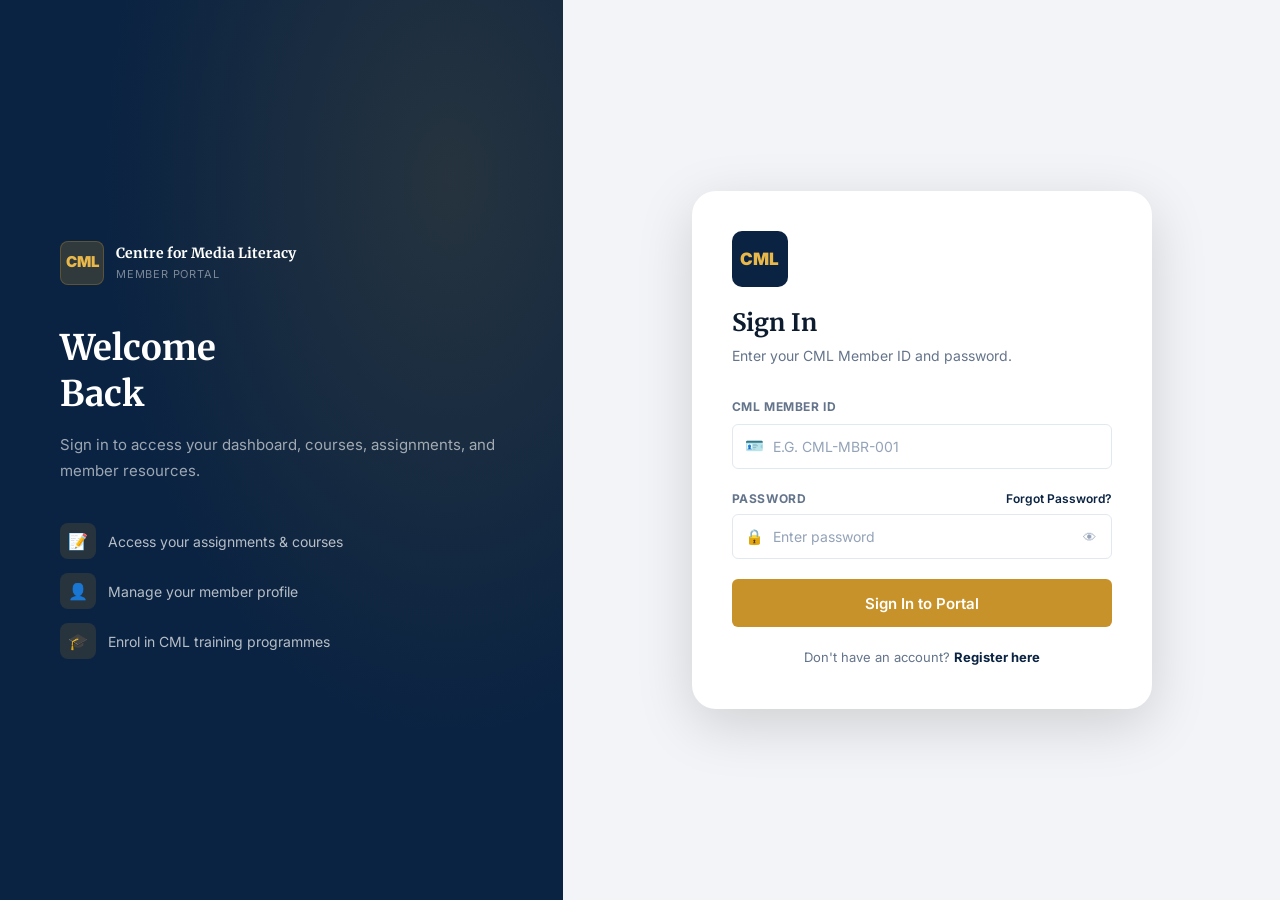
==== login.html @ 39feb933 "Complete website files restore to root" ====
<!DOCTYPE html>
<html lang="en">
<head>
  <meta charset="UTF-8">
  <meta name="viewport" content="width=device-width, initial-scale=1.0">
  <title>Sign In — Centre for Media Literacy</title>
  <link rel="stylesheet" href="css/style.css">
</head>
<body>
<div class="auth-wrap">
  <!-- Left -->
  <div class="auth-left">
    <div style="position:relative;z-index:1">
      <a href="index.html" style="display:inline-flex;align-items:center;gap:12px;text-decoration:none;margin-bottom:40px">
        <div style="width:44px;height:44px;background:rgba(200,146,42,0.2);border:1px solid rgba(200,146,42,0.3);border-radius:8px;display:flex;align-items:center;justify-content:center;color:var(--accent-light);font-weight:900;font-size:15px">CML</div>
        <div>
          <div style="color:white;font-weight:700;font-size:14px;font-family:'Merriweather',serif">Centre for Media Literacy</div>
          <div style="color:rgba(255,255,255,0.45);font-size:11px;text-transform:uppercase;letter-spacing:0.8px">Member Portal</div>
        </div>
      </a>
      <h2 style="color:white;font-size:2.2rem;margin-bottom:16px;font-family:'Merriweather',serif;line-height:1.3">Welcome<br>Back</h2>
      <p style="color:rgba(255,255,255,0.6);font-size:15px;line-height:1.7;margin-bottom:40px">Sign in to access your dashboard, courses, assignments, and member resources.</p>
      <div style="display:flex;flex-direction:column;gap:14px">
        <div style="display:flex;align-items:center;gap:12px">
          <div style="width:36px;height:36px;background:rgba(200,146,42,0.15);border-radius:8px;display:flex;align-items:center;justify-content:center;font-size:16px;flex-shrink:0">📝</div>
          <span style="color:rgba(255,255,255,0.7);font-size:14px">Access your assignments & courses</span>
        </div>
        <div style="display:flex;align-items:center;gap:12px">
          <div style="width:36px;height:36px;background:rgba(200,146,42,0.15);border-radius:8px;display:flex;align-items:center;justify-content:center;font-size:16px;flex-shrink:0">👤</div>
          <span style="color:rgba(255,255,255,0.7);font-size:14px">Manage your member profile</span>
        </div>
        <div style="display:flex;align-items:center;gap:12px">
          <div style="width:36px;height:36px;background:rgba(200,146,42,0.15);border-radius:8px;display:flex;align-items:center;justify-content:center;font-size:16px;flex-shrink:0">🎓</div>
          <span style="color:rgba(255,255,255,0.7);font-size:14px">Enrol in CML training programmes</span>
        </div>
      </div>
    </div>
  </div>

  <!-- Right -->
  <div class="auth-right">
    <div class="auth-card">
      <div class="auth-logo">CML</div>
      <h1 class="auth-title">Sign In</h1>
      <p class="auth-subtitle">Enter your CML Member ID and password.</p>

      <form id="login-form">
        <div class="form-group">
          <label class="form-label">CML Member ID</label>
          <div class="input-wrap">
            <span class="input-icon">🪪</span>
            <input type="text" id="login-id" class="form-input" placeholder="e.g. CML-MBR-001" required autocomplete="username" style="padding-left:40px;text-transform:uppercase">
          </div>
        </div>
        <div class="form-group">
          <div class="flex-between" style="margin-bottom:6px">
            <label class="form-label" style="margin-bottom:0">Password</label>
            <a href="forgot-password.html" style="font-size:12px;color:var(--primary);font-weight:600">Forgot Password?</a>
          </div>
          <div class="input-wrap">
            <span class="input-icon">🔒</span>
            <input type="password" id="login-pwd" class="form-input" placeholder="Enter password" required autocomplete="current-password" style="padding-left:40px">
            <button type="button" class="input-action" id="toggle-pwd">👁</button>
          </div>
        </div>

        <div id="login-error" style="display:none;background:#fef2f2;border:1px solid #fecaca;border-radius:8px;padding:10px 14px;font-size:13px;color:var(--red);margin-bottom:16px">
          ❌ Invalid Member ID or password. Please try again or <a href="forgot-password.html" style="color:var(--red);font-weight:700">Reset Password</a>.
        </div>

        <button type="submit" class="btn btn-primary btn-full" id="login-btn" style="height:48px;font-size:15px">
          Sign In to Portal
        </button>
      </form>

      <div class="auth-footer">
        Don't have an account? <a href="signup.html" style="font-weight:700;color:var(--primary)">Register here</a>
      </div>
    </div>
  </div>
</div>

<script src="js/data.js"></script>
<script src="js/app.js"></script>
<script>
  document.addEventListener('DOMContentLoaded', () => {
    if (DB.getCurrentUser()) { window.location.href = 'dashboard.html'; return; }

    document.getElementById('toggle-pwd').addEventListener('click', () => {
      const p = document.getElementById('login-pwd');
      p.type  = p.type === 'password' ? 'text' : 'password';
    });

    document.getElementById('login-id').addEventListener('input', function() {
      this.value = this.value.toUpperCase();
    });

    document.getElementById('login-form').addEventListener('submit', (e) => {
      e.preventDefault();
      const id  = document.getElementById('login-id').value.trim();
      const pwd = document.getElementById('login-pwd').value;
      const err = document.getElementById('login-error');
      const btn = document.getElementById('login-btn');

      btn.innerHTML = '<div class="spinner"></div> Signing in…';
      btn.disabled  = true;
      err.style.display = 'none';

      setTimeout(() => {
        const user = DB.login(id, pwd);
        if (user) {
          window.location.href = 'dashboard.html';
        } else {
          err.style.display = 'block';
          btn.innerHTML = 'Sign In to Portal';
          btn.disabled  = false;
        }
      }, 600);
    });
  });
</script>
</body>
</html>
---- css/style.css ----
/* ============================================================
   Centre for Media Literacy — Main Stylesheet v2.0
   Inspired by MRDI & SAJA — Professional Media Organisation
   Light editorial theme + dark accents
   ============================================================ */

@import url('https://fonts.googleapis.com/css2?family=Merriweather:ital,wght@0,300;0,400;0,700;0,900;1,300;1,400&family=Inter:wght@300;400;500;600;700;800&display=swap');

/* ── CSS Variables ── */
:root {
  /* Colours */
  --primary:       #0a2342;   /* deep navy */
  --primary-light: #1a3a5c;
  --accent:        #c8922a;   /* warm gold */
  --accent-light:  #e8b84b;
  --accent-hover:  #b07a1e;
  --red:           #c0392b;
  --green:         #1a7a4a;
  --teal:          #0e7490;
  --purple:        #6d28d9;

  /* Backgrounds */
  --bg-white:      #ffffff;
  --bg-light:      #f7f8fa;
  --bg-section:    #f2f4f7;
  --bg-dark:       #0a2342;
  --bg-darker:     #061628;

  /* Text */
  --text-dark:     #0d1b2e;
  --text-body:     #2c3e50;
  --text-muted:    #64748b;
  --text-light:    #94a3b8;
  --text-white:    #ffffff;
  --text-white-muted: rgba(255,255,255,0.7);

  /* Borders */
  --border:        #e2e8f0;
  --border-dark:   rgba(255,255,255,0.12);

  /* Shadows */
  --shadow-sm:     0 1px 3px rgba(0,0,0,0.08);
  --shadow:        0 4px 16px rgba(0,0,0,0.1);
  --shadow-md:     0 8px 32px rgba(0,0,0,0.12);
  --shadow-lg:     0 16px 56px rgba(0,0,0,0.15);

  /* Layout */
  --nav-height:    70px;
  --radius-sm:     6px;
  --radius:        10px;
  --radius-lg:     16px;
  --radius-xl:     24px;
  --max-width:     1180px;
  --transition:    0.25s cubic-bezier(0.4,0,0.2,1);
}

/* ── Reset ── */
*, *::before, *::after { box-sizing: border-box; margin: 0; padding: 0; }
html { scroll-behavior: smooth; font-size: 16px; }
body {
  font-family: 'Inter', sans-serif;
  background: var(--bg-white);
  color: var(--text-body);
  line-height: 1.65;
  overflow-x: hidden;
  -webkit-font-smoothing: antialiased;
}
a { color: var(--accent); text-decoration: none; transition: color var(--transition); }
a:hover { color: var(--accent-hover); }
img { max-width: 100%; display: block; }
ul { list-style: none; }
button { font-family: inherit; cursor: pointer; }

/* ── Typography ── */
h1,h2,h3,h4,h5,h6 {
  font-family: 'Merriweather', serif;
  color: var(--text-dark);
  line-height: 1.3;
  font-weight: 700;
}
h1 { font-size: clamp(2rem, 5vw, 3.2rem); }
h2 { font-size: clamp(1.6rem, 3vw, 2.4rem); }
h3 { font-size: clamp(1.2rem, 2vw, 1.6rem); }
h4 { font-size: 1.15rem; }
p  { color: var(--text-body); line-height: 1.75; }

.serif { font-family: 'Merriweather', serif; }

/* ── Layout ── */
.container      { max-width: var(--max-width); margin: 0 auto; padding: 0 24px; }
.section        { padding: 80px 0; }
.section-sm     { padding: 48px 0; }
.section-lg     { padding: 100px 0; }
.section-dark   { background: var(--bg-dark); color: var(--text-white); }
.section-dark h1,
.section-dark h2,
.section-dark h3,
.section-dark h4 { color: var(--text-white); }
.section-dark p   { color: var(--text-white-muted); }
.section-gray   { background: var(--bg-section); }

/* grids */
.grid-2 { display: grid; grid-template-columns: repeat(2,1fr); gap: 24px; }
.grid-3 { display: grid; grid-template-columns: repeat(3,1fr); gap: 24px; }
.grid-4 { display: grid; grid-template-columns: repeat(4,1fr); gap: 20px; }

/* flex helpers */
.flex         { display: flex; }
.flex-center  { display: flex; align-items: center; justify-content: center; }
.flex-between { display: flex; align-items: center; justify-content: space-between; }
.flex-col     { flex-direction: column; }
.flex-wrap    { flex-wrap: wrap; }
.items-center { align-items: center; }
.gap-8  { gap: 8px; }
.gap-12 { gap: 12px; }
.gap-16 { gap: 16px; }
.gap-24 { gap: 24px; }
.gap-32 { gap: 32px; }

/* spacing */
.mt-8  { margin-top: 8px; }  .mt-12 { margin-top: 12px; }
.mt-16 { margin-top: 16px; } .mt-20 { margin-top: 20px; }
.mt-24 { margin-top: 24px; } .mt-32 { margin-top: 32px; }
.mb-8  { margin-bottom: 8px; }  .mb-12 { margin-bottom: 12px; }
.mb-16 { margin-bottom: 16px; } .mb-24 { margin-bottom: 24px; }
.mb-32 { margin-bottom: 32px; }

/* text */
.text-center  { text-align: center; }
.text-right   { text-align: right; }
.text-white   { color: var(--text-white) !important; }
.text-muted   { color: var(--text-muted) !important; }
.text-accent  { color: var(--accent) !important; }
.text-primary { color: var(--primary) !important; }
.text-dark    { color: var(--text-dark) !important; }
.font-mono    { font-family: monospace; }
.font-bold    { font-weight: 700; }
.w-full       { width: 100%; }
.hidden       { display: none !important; }


/* ── TOP BAR ── */
.topbar {
  background: var(--primary);
  color: rgba(255,255,255,0.7);
  font-size: 12px;
  padding: 6px 0;
  letter-spacing: 0.3px;
}
.topbar-inner {
  display: flex;
  align-items: center;
  justify-content: space-between;
  gap: 12px;
}
.topbar-left { display: flex; align-items: center; gap: 20px; }
.topbar-right { display: flex; align-items: center; gap: 16px; }
.topbar a { color: rgba(255,255,255,0.75); transition: color var(--transition); }
.topbar a:hover { color: var(--accent-light); }

/* ── NAVBAR ── */
.navbar {
  background: var(--bg-white);
  border-bottom: 1px solid var(--border);
  position: sticky;
  top: 0;
  z-index: 1000;
  box-shadow: var(--shadow-sm);
}

.nav-inner {
  display: flex;
  align-items: center;
  justify-content: space-between;
  height: var(--nav-height);
  gap: 24px;
}

.nav-brand {
  display: flex;
  align-items: center;
  gap: 14px;
  text-decoration: none;
  flex-shrink: 0;
}

.nav-logo-box {
  width: 46px;
  height: 46px;
  background: var(--primary);
  border-radius: var(--radius-sm);
  display: flex;
  align-items: center;
  justify-content: center;
  color: var(--accent-light);
  font-weight: 900;
  font-size: 15px;
  letter-spacing: -0.5px;
  flex-shrink: 0;
}

.nav-brand-text { line-height: 1.2; }
.nav-brand-name {
  font-family: 'Merriweather', serif;
  font-size: 14px;
  font-weight: 700;
  color: var(--text-dark);
  display: block;
}
.nav-brand-tagline {
  font-size: 10px;
  color: var(--text-muted);
  text-transform: uppercase;
  letter-spacing: 0.8px;
  display: block;
}

.nav-menu {
  display: flex;
  align-items: center;
  gap: 0;
  flex: 1;
  justify-content: center;
}

.nav-item { position: relative; }

.nav-link {
  display: flex;
  align-items: center;
  gap: 4px;
  padding: 10px 14px;
  color: var(--text-body);
  font-size: 13.5px;
  font-weight: 600;
  text-decoration: none;
  transition: color var(--transition);
  border-radius: var(--radius-sm);
  white-space: nowrap;
}

.nav-link:hover, .nav-link.active {
  color: var(--primary);
}

.nav-link.active::after {
  content: '';
  position: absolute;
  bottom: -1px;
  left: 14px; right: 14px;
  height: 2px;
  background: var(--accent);
  border-radius: 2px 2px 0 0;
}

/* Dropdown */
.nav-dropdown { position: relative; }
.nav-dropdown-menu {
  display: none;
  position: absolute;
  top: calc(100% + 4px);
  left: 0;
  min-width: 220px;
  background: var(--bg-white);
  border: 1px solid var(--border);
  border-radius: var(--radius);
  box-shadow: var(--shadow-md);
  padding: 8px;
  z-index: 100;
}
.nav-dropdown:hover .nav-dropdown-menu,
.nav-dropdown:focus-within .nav-dropdown-menu { display: block; }
.nav-dropdown-link {
  display: block;
  padding: 9px 14px;
  color: var(--text-body);
  font-size: 13px;
  font-weight: 500;
  border-radius: var(--radius-sm);
  transition: background var(--transition);
}
.nav-dropdown-link:hover { background: var(--bg-section); color: var(--primary); }

.nav-actions {
  display: flex;
  align-items: center;
  gap: 10px;
  flex-shrink: 0;
}

/* User chip in nav */
.nav-user-chip {
  display: flex;
  align-items: center;
  gap: 8px;
  padding: 5px 12px 5px 5px;
  border: 1px solid var(--border);
  border-radius: 50px;
  text-decoration: none;
  transition: all var(--transition);
}
.nav-user-chip:hover { border-color: var(--accent); box-shadow: 0 0 0 3px rgba(200,146,42,0.08); }
.nav-avatar {
  width: 30px; height: 30px;
  border-radius: 50%;
  background: var(--primary);
  display: flex; align-items: center; justify-content: center;
  color: var(--accent-light);
  font-size: 11px; font-weight: 700;
  overflow: hidden; flex-shrink: 0;
}
.nav-avatar img { width: 100%; height: 100%; object-fit: cover; }
.nav-user-name { font-size: 13px; font-weight: 600; color: var(--text-dark); max-width: 110px; overflow: hidden; text-overflow: ellipsis; white-space: nowrap; }

/* Mobile hamburger */
.nav-mobile-toggle {
  display: none;
  background: none;
  border: 1px solid var(--border);
  border-radius: var(--radius-sm);
  padding: 8px;
  color: var(--text-body);
  font-size: 18px;
  cursor: pointer;
}

/* Page offset */
.page-content { padding-top: 0; min-height: 100vh; }


/* ── BUTTONS ── */
.btn {
  display: inline-flex;
  align-items: center;
  justify-content: center;
  gap: 8px;
  padding: 10px 22px;
  border-radius: var(--radius-sm);
  font-size: 13.5px;
  font-weight: 600;
  font-family: 'Inter', sans-serif;
  cursor: pointer;
  transition: all var(--transition);
  border: none;
  text-decoration: none;
  white-space: nowrap;
}
.btn:disabled { opacity: 0.6; pointer-events: none; }

.btn-primary   { background: var(--accent); color: white; }
.btn-primary:hover { background: var(--accent-hover); color: white; box-shadow: 0 4px 16px rgba(200,146,42,0.35); transform: translateY(-1px); }

.btn-dark      { background: var(--primary); color: white; }
.btn-dark:hover{ background: var(--primary-light); color: white; transform: translateY(-1px); }

.btn-outline   { background: transparent; border: 2px solid var(--primary); color: var(--primary); }
.btn-outline:hover { background: var(--primary); color: white; }

.btn-outline-white { background: transparent; border: 2px solid rgba(255,255,255,0.5); color: white; }
.btn-outline-white:hover { background: rgba(255,255,255,0.12); border-color: white; color: white; }

.btn-ghost     { background: transparent; border: 1px solid var(--border); color: var(--text-body); }
.btn-ghost:hover { border-color: var(--primary); color: var(--primary); background: var(--bg-section); }

.btn-danger    { background: var(--red); color: white; }
.btn-danger:hover { opacity: 0.88; transform: translateY(-1px); color: white; }

.btn-success   { background: var(--green); color: white; }
.btn-success:hover { opacity: 0.88; transform: translateY(-1px); color: white; }

.btn-sm { padding: 6px 16px; font-size: 12px; }
.btn-lg { padding: 14px 32px; font-size: 15px; }
.btn-xl { padding: 18px 40px; font-size: 16px; border-radius: var(--radius); }
.btn-full { width: 100%; }
.btn-icon { width: 36px; height: 36px; padding: 0; border-radius: var(--radius-sm); }

/* ── CARDS ── */
.card {
  background: var(--bg-white);
  border: 1px solid var(--border);
  border-radius: var(--radius);
  transition: all var(--transition);
  overflow: hidden;
}
.card:hover { box-shadow: var(--shadow-md); transform: translateY(-2px); }
.card-body { padding: 24px; }
.card-flat { border: none; border-radius: 0; }
.card-flat:hover { transform: none; box-shadow: none; }

/* ── FORMS ── */
.form-group { margin-bottom: 20px; }
.form-label {
  display: block;
  font-size: 12px;
  font-weight: 700;
  color: var(--text-muted);
  text-transform: uppercase;
  letter-spacing: 0.6px;
  margin-bottom: 7px;
}
.form-input, .form-select, .form-textarea {
  width: 100%;
  padding: 11px 15px;
  border: 1.5px solid var(--border);
  border-radius: var(--radius-sm);
  font-size: 14px;
  font-family: 'Inter', sans-serif;
  color: var(--text-dark);
  background: var(--bg-white);
  transition: all var(--transition);
  outline: none;
  line-height: 1.5;
}
.form-input::placeholder, .form-textarea::placeholder { color: var(--text-light); }
.form-input:focus, .form-select:focus, .form-textarea:focus {
  border-color: var(--accent);
  box-shadow: 0 0 0 3px rgba(200,146,42,0.12);
}
.form-textarea { resize: vertical; min-height: 100px; }
.form-hint  { font-size: 12px; color: var(--text-muted); margin-top: 5px; }
.form-error { font-size: 12px; color: var(--red); margin-top: 5px; display: none; }
.form-error.show { display: block; }

.input-wrap { position: relative; }
.input-icon { position: absolute; left: 13px; top: 50%; transform: translateY(-50%); color: var(--text-light); font-size: 15px; pointer-events: none; }
.input-icon + .form-input { padding-left: 40px; }
.input-action { position: absolute; right: 12px; top: 50%; transform: translateY(-50%); background: none; border: none; color: var(--text-light); cursor: pointer; padding: 4px; transition: color var(--transition); }
.input-action:hover { color: var(--accent); }

/* ── BADGES ── */
.badge {
  display: inline-flex;
  align-items: center;
  gap: 4px;
  padding: 3px 10px;
  border-radius: 50px;
  font-size: 11px;
  font-weight: 700;
  text-transform: uppercase;
  letter-spacing: 0.4px;
}
.badge-primary  { background: rgba(10,35,66,0.1); color: var(--primary); }
.badge-accent   { background: rgba(200,146,42,0.12); color: #8a5e0a; }
.badge-director { background: rgba(200,146,42,0.12); color: #7a4f08; border: 1px solid rgba(200,146,42,0.3); }
.badge-admin    { background: rgba(10,35,66,0.1); color: var(--primary); border: 1px solid rgba(10,35,66,0.2); }
.badge-advisor  { background: rgba(14,116,144,0.1); color: var(--teal); border: 1px solid rgba(14,116,144,0.2); }
.badge-member   { background: var(--bg-section); color: var(--text-muted); border: 1px solid var(--border); }
.badge-success  { background: rgba(26,122,74,0.1); color: var(--green); border: 1px solid rgba(26,122,74,0.2); }
.badge-danger   { background: rgba(192,57,43,0.1); color: var(--red); border: 1px solid rgba(192,57,43,0.2); }
.badge-warning  { background: rgba(234,179,8,0.1); color: #92670d; border: 1px solid rgba(234,179,8,0.25); }
.badge-new      { background: var(--red); color: white; font-size: 10px; }
.badge-open     { background: rgba(26,122,74,0.12); color: var(--green); border: 1px solid rgba(26,122,74,0.2); }
.badge-closed   { background: var(--bg-section); color: var(--text-muted); border: 1px solid var(--border); }

/* ── TABLE ── */
.table-wrapper { overflow-x: auto; border: 1px solid var(--border); border-radius: var(--radius); }
.table { width: 100%; border-collapse: collapse; font-size: 14px; }
.table th {
  padding: 12px 16px;
  text-align: left;
  font-size: 11px;
  font-weight: 700;
  text-transform: uppercase;
  letter-spacing: 0.8px;
  color: var(--text-muted);
  background: var(--bg-section);
  border-bottom: 1px solid var(--border);
}
.table td {
  padding: 14px 16px;
  color: var(--text-body);
  border-bottom: 1px solid var(--bg-section);
  vertical-align: middle;
}
.table tr:last-child td { border-bottom: none; }
.table tbody tr:hover { background: var(--bg-light); }
.table td strong { color: var(--text-dark); }

/* ── MODAL ── */
.modal-overlay {
  position: fixed; inset: 0;
  background: rgba(10,35,66,0.55);
  backdrop-filter: blur(4px);
  z-index: 2000;
  display: flex; align-items: center; justify-content: center;
  padding: 20px;
  opacity: 0; pointer-events: none;
  transition: opacity var(--transition);
}
.modal-overlay.open { opacity: 1; pointer-events: all; }
.modal {
  background: var(--bg-white);
  border-radius: var(--radius-lg);
  width: 100%;
  max-width: 540px;
  max-height: 92vh;
  overflow-y: auto;
  padding: 32px;
  transform: scale(0.96) translateY(12px);
  transition: transform var(--transition);
  box-shadow: var(--shadow-lg);
  position: relative;
}
.modal-overlay.open .modal { transform: scale(1) translateY(0); }
.modal-close {
  position: absolute; top: 16px; right: 16px;
  width: 32px; height: 32px;
  border-radius: 50%;
  background: var(--bg-section); border: none;
  font-size: 18px; cursor: pointer;
  display: flex; align-items: center; justify-content: center;
  color: var(--text-muted); transition: all var(--transition);
}
.modal-close:hover { background: #fee2e2; color: var(--red); }
.modal-title { font-size: 20px; font-weight: 700; margin-bottom: 20px; padding-right: 40px; }

/* ── TOAST ── */
.toast-container {
  position: fixed; bottom: 24px; right: 24px;
  z-index: 9999;
  display: flex; flex-direction: column; gap: 10px;
}
.toast {
  display: flex; align-items: center; gap: 12px;
  padding: 13px 18px;
  border-radius: var(--radius);
  font-size: 14px; font-weight: 500;
  min-width: 280px; max-width: 380px;
  box-shadow: var(--shadow-md);
  transform: translateX(120%);
  transition: transform 0.35s cubic-bezier(0.4,0,0.2,1);
  background: var(--bg-white);
  border-left: 4px solid;
}
.toast.show { transform: translateX(0); }
.toast-success { border-left-color: var(--green); }
.toast-error   { border-left-color: var(--red); }
.toast-info    { border-left-color: var(--primary); }
.toast-warning { border-left-color: var(--accent); }
.toast-icon { font-size: 16px; }
.toast-msg  { color: var(--text-dark); flex: 1; }

/* ── SIDEBAR / DASHBOARD LAYOUT ── */
.dash-wrap   { display: flex; min-height: 100vh; }
.sidebar {
  width: 250px;
  background: var(--primary);
  position: fixed; top: 0; left: 0; bottom: 0;
  z-index: 500;
  overflow-y: auto;
  display: flex; flex-direction: column;
}
.sidebar-brand {
  padding: 20px 20px 12px;
  border-bottom: 1px solid rgba(255,255,255,0.08);
  display: flex; align-items: center; gap: 10px;
  text-decoration: none;
}
.sidebar-logo {
  width: 40px; height: 40px;
  background: rgba(255,255,255,0.1);
  border: 1px solid rgba(255,255,255,0.15);
  border-radius: var(--radius-sm);
  display: flex; align-items: center; justify-content: center;
  color: var(--accent-light); font-weight: 900; font-size: 13px;
}
.sidebar-brand-name  { font-size: 12px; font-weight: 700; color: white; line-height: 1.3; }
.sidebar-brand-sub   { font-size: 10px; color: rgba(255,255,255,0.45); }

.sidebar-nav { padding: 16px 12px; flex: 1; }
.sidebar-section-label {
  font-size: 9px; font-weight: 800; text-transform: uppercase;
  letter-spacing: 1.5px; color: rgba(255,255,255,0.3);
  padding: 12px 8px 6px; margin-top: 8px;
}
.sidebar-link {
  display: flex; align-items: center; gap: 11px;
  padding: 10px 12px;
  border-radius: var(--radius-sm);
  color: rgba(255,255,255,0.65);
  font-size: 13.5px; font-weight: 500;
  text-decoration: none; cursor: pointer;
  transition: all var(--transition);
  margin-bottom: 2px;
  border: none; background: none; width: 100%; text-align: left;
}
.sidebar-link:hover {
  background: rgba(255,255,255,0.08);
  color: rgba(255,255,255,0.9);
}
.sidebar-link.active {
  background: rgba(200,146,42,0.2);
  color: var(--accent-light);
  font-weight: 600;
}
.sidebar-link.active .sidebar-icon { color: var(--accent-light); }
.sidebar-icon { font-size: 15px; width: 18px; text-align: center; flex-shrink: 0; }

.sidebar-footer {
  padding: 12px;
  border-top: 1px solid rgba(255,255,255,0.08);
}

.dash-main {
  margin-left: 250px;
  flex: 1;
  background: var(--bg-light);
  min-height: 100vh;
}

.dash-topbar {
  background: var(--bg-white);
  border-bottom: 1px solid var(--border);
  padding: 0 32px;
  height: 62px;
  display: flex; align-items: center; justify-content: space-between;
  position: sticky; top: 0; z-index: 100;
  box-shadow: var(--shadow-sm);
}

.dash-content { padding: 28px 32px; }

/* Page header */
.page-header {
  margin-bottom: 28px;
  padding-bottom: 20px;
  border-bottom: 1px solid var(--border);
  display: flex; align-items: flex-start; justify-content: space-between; gap: 16px; flex-wrap: wrap;
}
.page-header-left {}
.page-header-eyebrow { font-size: 11px; font-weight: 700; text-transform: uppercase; letter-spacing: 1.2px; color: var(--accent); margin-bottom: 4px; }
.page-header-title { font-size: 24px; font-weight: 700; margin-bottom: 4px; }
.page-header-desc  { font-size: 14px; color: var(--text-muted); }

/* ── STAT CARDS ── */
.stat-card {
  background: var(--bg-white);
  border: 1px solid var(--border);
  border-radius: var(--radius);
  padding: 22px;
  display: flex; align-items: center; gap: 16px;
  transition: all var(--transition);
}
.stat-card:hover { box-shadow: var(--shadow); transform: translateY(-1px); }
.stat-icon {
  width: 48px; height: 48px;
  border-radius: var(--radius);
  display: flex; align-items: center; justify-content: center;
  font-size: 20px; flex-shrink: 0;
}
.stat-icon-primary { background: rgba(10,35,66,0.08); }
.stat-icon-accent  { background: rgba(200,146,42,0.1); }
.stat-icon-green   { background: rgba(26,122,74,0.1); }
.stat-icon-teal    { background: rgba(14,116,144,0.1); }
.stat-num   { font-size: 28px; font-weight: 800; color: var(--text-dark); line-height: 1; }
.stat-label { font-size: 12px; color: var(--text-muted); text-transform: uppercase; letter-spacing: 0.4px; margin-top: 4px; }

/* ── SECTION HEADERS ── */
.section-header { margin-bottom: 48px; }
.section-eyebrow {
  display: block;
  font-size: 11px; font-weight: 700;
  text-transform: uppercase; letter-spacing: 2px;
  color: var(--accent); margin-bottom: 10px;
}
.section-title { margin-bottom: 14px; }
.section-desc { font-size: 16px; color: var(--text-muted); max-width: 580px; line-height: 1.7; }
.section-header.center .section-desc { margin: 0 auto; }
.divider-line {
  width: 48px; height: 3px;
  background: var(--accent);
  border-radius: 2px;
  margin-top: 16px;
}
.section-header.center .divider-line { margin-left: auto; margin-right: auto; }

/* ── HERO (Public home) ── */
.hero {
  background: var(--primary);
  position: relative;
  overflow: hidden;
  padding: 90px 0 80px;
}
.hero-pattern {
  position: absolute; inset: 0;
  background-image:
    radial-gradient(circle at 70% 40%, rgba(200,146,42,0.12) 0%, transparent 50%),
    radial-gradient(circle at 10% 80%, rgba(255,255,255,0.04) 0%, transparent 40%);
}
.hero-grid-lines {
  position: absolute; inset: 0;
  background-image: linear-gradient(rgba(255,255,255,0.03) 1px, transparent 1px),
    linear-gradient(90deg, rgba(255,255,255,0.03) 1px, transparent 1px);
  background-size: 60px 60px;
}
.hero-content   { position: relative; z-index: 1; max-width: 620px; }
.hero-eyebrow {
  display: inline-flex; align-items: center; gap: 8px;
  padding: 5px 14px;
  background: rgba(200,146,42,0.15);
  border: 1px solid rgba(200,146,42,0.3);
  border-radius: 50px;
  font-size: 11px; font-weight: 700;
  color: var(--accent-light); text-transform: uppercase; letter-spacing: 1px;
  margin-bottom: 22px;
}
.hero-title {
  font-family: 'Merriweather', serif;
  font-size: clamp(2.2rem, 4vw, 3.4rem);
  color: white; line-height: 1.2; margin-bottom: 20px;
}
.hero-title .accent { color: var(--accent-light); }
.hero-desc { font-size: 17px; color: rgba(255,255,255,0.72); line-height: 1.75; margin-bottom: 36px; }
.hero-actions { display: flex; gap: 14px; flex-wrap: wrap; }
.hero-stats { display: flex; gap: 36px; margin-top: 52px; flex-wrap: wrap; }
.hero-stat-num { font-size: 2.2rem; font-weight: 900; color: var(--accent-light); line-height: 1; }
.hero-stat-label { font-size: 11px; color: rgba(255,255,255,0.5); text-transform: uppercase; letter-spacing: 0.5px; margin-top: 4px; }

/* ── NEWS / ARTICLE CARDS ── */
.article-card { border-radius: var(--radius); overflow: hidden; border: 1px solid var(--border); background: var(--bg-white); }
.article-card:hover { box-shadow: var(--shadow-md); transform: translateY(-3px); }
.article-img {
  width: 100%; height: 200px;
  background: var(--bg-section);
  display: flex; align-items: center; justify-content: center;
  font-size: 48px; overflow: hidden;
}
.article-img img { width: 100%; height: 100%; object-fit: cover; }
.article-body { padding: 20px; }
.article-tag { font-size: 10px; font-weight: 800; text-transform: uppercase; letter-spacing: 1px; color: var(--accent); margin-bottom: 8px; }
.article-title { font-family: 'Merriweather', serif; font-size: 15px; font-weight: 700; color: var(--text-dark); line-height: 1.45; margin-bottom: 10px; }
.article-title:hover { color: var(--accent); }
.article-meta { font-size: 12px; color: var(--text-light); }

/* ── COURSE CARDS ── */
.course-card {
  border: 1px solid var(--border);
  border-radius: var(--radius-lg);
  overflow: hidden;
  background: var(--bg-white);
  transition: all var(--transition);
}
.course-card:hover { box-shadow: var(--shadow-lg); transform: translateY(-4px); }

.course-thumb {
  height: 210px;
  background: linear-gradient(135deg, var(--primary) 0%, #1a4a7a 100%);
  position: relative;
  display: flex; align-items: center; justify-content: center;
  overflow: hidden;
}
.course-thumb-emoji { font-size: 64px; opacity: 0.85; }
.course-thumb-badge {
  position: absolute; top: 14px; left: 14px;
}
.course-thumb-status {
  position: absolute; top: 14px; right: 14px;
}

.course-body { padding: 22px; }
.course-tag { font-size: 10px; font-weight: 800; text-transform: uppercase; letter-spacing: 1px; color: var(--accent); margin-bottom: 10px; display: block; }
.course-title { font-family: 'Merriweather', serif; font-size: 17px; font-weight: 700; color: var(--text-dark); line-height: 1.4; margin-bottom: 10px; }
.course-desc  { font-size: 13.5px; color: var(--text-muted); line-height: 1.6; margin-bottom: 16px; }

.course-meta {
  display: flex; gap: 16px; flex-wrap: wrap;
  font-size: 12px; color: var(--text-light);
  margin-bottom: 18px;
  padding-bottom: 18px;
  border-bottom: 1px solid var(--border);
}
.course-meta-item { display: flex; align-items: center; gap: 5px; }

.course-footer { display: flex; align-items: center; justify-content: space-between; gap: 12px; }
.course-instructor { display: flex; align-items: center; gap: 8px; }
.course-inst-name  { font-size: 12px; font-weight: 600; color: var(--text-dark); }
.course-inst-title { font-size: 11px; color: var(--text-muted); }

/* Course detail page */
.course-hero {
  background: var(--primary);
  padding: 56px 0 48px;
  position: relative;
}
.course-hero::before {
  content: '';
  position: absolute; inset: 0;
  background: radial-gradient(ellipse at 80% 50%, rgba(200,146,42,0.12) 0%, transparent 60%);
}
.course-hero-content { position: relative; z-index: 1; }
.course-hero-breadcrumb {
  display: flex; align-items: center; gap: 6px;
  font-size: 12px; color: rgba(255,255,255,0.5); margin-bottom: 18px;
}
.course-hero-breadcrumb a { color: rgba(255,255,255,0.65); }
.course-hero-breadcrumb a:hover { color: var(--accent-light); }

.course-sidebar-card {
  background: var(--bg-white);
  border: 1px solid var(--border);
  border-radius: var(--radius-lg);
  padding: 28px;
  box-shadow: var(--shadow);
}
.course-price { font-size: 28px; font-weight: 900; color: var(--green); margin-bottom: 16px; }
.course-price span { font-size: 14px; font-weight: 400; color: var(--text-muted); }

/* Enroll section */
.enroll-deadline-bar {
  background: rgba(200,146,42,0.08);
  border: 1px solid rgba(200,146,42,0.2);
  border-radius: var(--radius-sm);
  padding: 12px 16px;
  font-size: 13px;
  color: #7a4f08;
  margin-bottom: 16px;
  display: flex; align-items: center; gap: 8px;
}
.countdown-box {
  display: flex; gap: 12px; justify-content: center; margin: 16px 0;
}
.countdown-unit {
  text-align: center;
  background: var(--primary);
  color: white;
  border-radius: var(--radius-sm);
  padding: 10px 14px;
  min-width: 60px;
}
.countdown-num   { font-size: 26px; font-weight: 900; line-height: 1; }
.countdown-label { font-size: 9px; text-transform: uppercase; letter-spacing: 0.8px; opacity: 0.6; margin-top: 4px; }

/* ── PROFILE ── */
.profile-card {
  background: var(--bg-white);
  border: 1px solid var(--border);
  border-radius: var(--radius-lg);
  padding: 32px;
  display: flex; gap: 28px; align-items: flex-start;
  margin-bottom: 24px;
}
.profile-photo-wrap { position: relative; flex-shrink: 0; }
.profile-photo {
  width: 100px; height: 100px;
  border-radius: 50%;
  background: var(--primary);
  display: flex; align-items: center; justify-content: center;
  font-size: 30px; font-weight: 700; color: var(--accent-light);
  overflow: hidden;
  border: 3px solid var(--border);
}
.profile-photo img { width: 100%; height: 100%; object-fit: cover; }
.photo-edit-btn {
  position: absolute; bottom: 3px; right: 3px;
  width: 28px; height: 28px;
  background: var(--accent);
  border-radius: 50%; border: 2px solid white;
  display: flex; align-items: center; justify-content: center;
  font-size: 11px; cursor: pointer; color: white;
  transition: transform var(--transition);
}
.photo-edit-btn:hover { transform: scale(1.1); }

.profile-name  { font-size: 22px; font-weight: 700; margin-bottom: 3px; }
.profile-title { color: var(--accent); font-weight: 600; font-size: 14px; margin-bottom: 12px; }
.profile-id    {
  display: inline-flex; align-items: center; gap: 6px;
  padding: 4px 12px;
  background: var(--bg-section);
  border: 1px solid var(--border);
  border-radius: 50px;
  font-size: 12px; font-family: monospace; font-weight: 600;
  color: var(--text-muted);
}

/* Info rows */
.info-row {
  display: grid; grid-template-columns: 150px 1fr;
  padding: 13px 0;
  border-bottom: 1px solid var(--border);
  gap: 8px; align-items: start;
}
.info-row:last-child { border-bottom: none; }
.info-label { font-size: 12px; font-weight: 700; color: var(--text-muted); text-transform: uppercase; letter-spacing: 0.5px; padding-top: 2px; }
.info-value { font-size: 14px; color: var(--text-dark); }
.info-value.empty { color: var(--text-light); font-style: italic; }

/* ── PROGRESS BAR ── */
.progress { width: 100%; height: 6px; background: var(--border); border-radius: 3px; overflow: hidden; }
.progress-fill { height: 100%; background: linear-gradient(90deg, var(--accent), var(--accent-light)); border-radius: 3px; transition: width 0.5s ease; }

/* ── TABS ── */
.tabs { display: flex; gap: 0; border-bottom: 1px solid var(--border); margin-bottom: 24px; }
.tab-btn {
  padding: 10px 18px;
  background: none; border: none; border-bottom: 2px solid transparent;
  font-size: 13.5px; font-weight: 600; color: var(--text-muted);
  cursor: pointer; transition: all var(--transition);
  margin-bottom: -1px; font-family: 'Inter', sans-serif;
}
.tab-btn:hover { color: var(--primary); }
.tab-btn.active { color: var(--primary); border-bottom-color: var(--accent); }
.tab-content { display: none; }
.tab-content.active { display: block; }

/* ── EMPTY STATE ── */
.empty-state { text-align: center; padding: 52px 20px; }
.empty-icon  { font-size: 48px; opacity: 0.35; margin-bottom: 14px; }
.empty-title { font-size: 17px; font-weight: 700; color: var(--text-muted); margin-bottom: 6px; }
.empty-desc  { font-size: 13px; color: var(--text-light); }

/* ── ORGANOGRAM ── */
.org-node-card {
  text-align: center; padding: 18px 16px;
  border: 1px solid var(--border);
  border-radius: var(--radius); background: var(--bg-white);
  min-width: 150px; max-width: 180px;
  cursor: pointer; transition: all var(--transition);
  position: relative; overflow: hidden;
}
.org-node-card::before {
  content: ''; position: absolute; top: 0; left: 0; right: 0; height: 3px;
  background: var(--border);
}
.org-node-card.director::before { background: var(--accent); }
.org-node-card.admin::before    { background: var(--primary); }
.org-node-card.advisor::before  { background: var(--teal); }
.org-node-card.member::before   { background: var(--text-light); }
.org-node-card:hover { box-shadow: var(--shadow-md); transform: translateY(-3px); }
.org-avatar {
  width: 50px; height: 50px; border-radius: 50%;
  margin: 0 auto 10px;
  display: flex; align-items: center; justify-content: center;
  font-size: 16px; font-weight: 700; overflow: hidden;
}
.org-avatar.director { background: var(--accent); color: white; }
.org-avatar.admin    { background: var(--primary); color: var(--accent-light); }
.org-avatar.advisor  { background: var(--teal); color: white; }
.org-avatar.member   { background: var(--bg-section); color: var(--text-muted); border: 1px solid var(--border); }
.org-name  { font-size: 12.5px; font-weight: 700; color: var(--text-dark); margin-bottom: 2px; }
.org-title { font-size: 11px; color: var(--text-muted); }
.org-id    { font-size: 9px; color: var(--text-light); font-family: monospace; margin-top: 4px; }

/* ── PERMISSION TAG ── */
.perm-tag { display: inline-flex; align-items: center; gap: 4px; padding: 3px 10px; border-radius: 50px; font-size: 11px; font-weight: 600; background: rgba(10,35,66,0.07); color: var(--primary); border: 1px solid rgba(10,35,66,0.15); margin: 2px; }
.perm-tag.all { background: rgba(200,146,42,0.1); color: #7a4f08; border-color: rgba(200,146,42,0.3); }

/* ── FOOTER ── */
.footer { background: var(--primary); color: rgba(255,255,255,0.7); padding: 60px 0 28px; }
.footer h4 { font-size: 14px; font-weight: 700; color: white; margin-bottom: 18px; font-family: 'Inter', sans-serif; }
.footer-grid { display: grid; grid-template-columns: 2fr 1fr 1fr 1fr; gap: 48px; margin-bottom: 48px; }
.footer-brand-name { font-size: 16px; font-weight: 700; color: white; margin-bottom: 8px; font-family: 'Merriweather', serif; }
.footer-brand-desc { font-size: 13px; line-height: 1.7; }
.footer-links { display: flex; flex-direction: column; gap: 10px; }
.footer-link { font-size: 13px; color: rgba(255,255,255,0.6); transition: color var(--transition); text-decoration: none; }
.footer-link:hover { color: var(--accent-light); }
.footer-bottom { border-top: 1px solid rgba(255,255,255,0.1); padding-top: 22px; display: flex; align-items: center; justify-content: space-between; font-size: 12px; flex-wrap: wrap; gap: 12px; }

/* ── AUTH PAGES ── */
.auth-wrap {
  min-height: 100vh;
  display: flex;
  background: var(--bg-section);
}
.auth-left {
  width: 44%;
  background: var(--primary);
  padding: 60px;
  display: flex; flex-direction: column; justify-content: center;
  position: relative; overflow: hidden;
}
.auth-left::before {
  content: '';
  position: absolute; inset: 0;
  background: radial-gradient(ellipse at 80% 20%, rgba(200,146,42,0.15) 0%, transparent 55%);
}
.auth-right {
  flex: 1;
  display: flex; align-items: center; justify-content: center;
  padding: 48px 40px;
}
.auth-card {
  width: 100%;
  max-width: 460px;
  background: var(--bg-white);
  border-radius: var(--radius-xl);
  padding: 40px;
  box-shadow: var(--shadow-lg);
}
.auth-logo {
  width: 56px; height: 56px;
  background: var(--primary);
  border-radius: var(--radius);
  display: flex; align-items: center; justify-content: center;
  color: var(--accent-light); font-weight: 900; font-size: 17px;
  margin-bottom: 20px;
}
.auth-title    { font-size: 24px; font-weight: 700; margin-bottom: 6px; }
.auth-subtitle { font-size: 14px; color: var(--text-muted); margin-bottom: 28px; }
.auth-divider  { text-align: center; position: relative; margin: 20px 0; }
.auth-divider::before { content: ''; position: absolute; top: 50%; left: 0; right: 0; height: 1px; background: var(--border); }
.auth-divider span { position: relative; background: var(--bg-white); padding: 0 12px; font-size: 12px; color: var(--text-muted); }
.auth-footer { text-align: center; margin-top: 20px; font-size: 13px; color: var(--text-muted); }

/* ── ANIMATIONS ── */
@keyframes fadeInUp {
  from { opacity: 0; transform: translateY(20px); }
  to   { opacity: 1; transform: translateY(0); }
}
@keyframes fadeIn {
  from { opacity: 0; }
  to   { opacity: 1; }
}
@keyframes spin { to { transform: rotate(360deg); } }
@keyframes pulse { 0%,100% { transform: scale(1); } 50% { transform: scale(1.05); } }

.anim-up   { animation: fadeInUp 0.5s ease both; }
.anim-fade { animation: fadeIn 0.4s ease both; }
.d1 { animation-delay: 0.1s; }
.d2 { animation-delay: 0.2s; }
.d3 { animation-delay: 0.3s; }
.d4 { animation-delay: 0.4s; }
.d5 { animation-delay: 0.5s; }

.spinner {
  width: 18px; height: 18px;
  border: 2px solid rgba(255,255,255,0.3);
  border-top-color: white;
  border-radius: 50%;
  animation: spin 0.7s linear infinite;
}
.spinner-dark {
  border-color: var(--border);
  border-top-color: var(--primary);
}

/* ── SCROLLBAR ── */
::-webkit-scrollbar { width: 5px; height: 5px; }
::-webkit-scrollbar-track { background: transparent; }
::-webkit-scrollbar-thumb { background: var(--border); border-radius: 3px; }
::-webkit-scrollbar-thumb:hover { background: var(--text-light); }

/* ── MISC ── */
.divider { border: none; border-top: 1px solid var(--border); margin: 24px 0; }
.pointer { cursor: pointer; }
.no-select { user-select: none; }
.overflow-hidden { overflow: hidden; }
.rounded-full { border-radius: 50%; }
.text-lg { font-size: 18px; }
.text-sm { font-size: 13px; }
.text-xs { font-size: 11px; }

/* Checkbox toggle */
.toggle { position: relative; width: 42px; height: 22px; cursor: pointer; }
.toggle input { opacity: 0; width: 0; height: 0; }
.toggle-slider { position: absolute; inset: 0; background: var(--border); border-radius: 11px; transition: background var(--transition); }
.toggle-slider::before { content: ''; position: absolute; width: 16px; height: 16px; left: 3px; top: 3px; background: white; border-radius: 50%; transition: transform var(--transition); }
.toggle input:checked + .toggle-slider { background: var(--accent); }
.toggle input:checked + .toggle-slider::before { transform: translateX(20px); }

/* ── MOBILE RESPONSIVE ── */
@media (max-width: 1024px) {
  .grid-4 { grid-template-columns: repeat(2,1fr); }
  .footer-grid { grid-template-columns: 1fr 1fr; gap: 32px; }
  .auth-left { display: none; }
  .auth-wrap { background: var(--bg-section); }
  .auth-right { padding: 40px 20px; }
}

@media (max-width: 768px) {
  .grid-2, .grid-3 { grid-template-columns: 1fr; }
  .sidebar { transform: translateX(-100%); transition: transform var(--transition); }
  .sidebar.open { transform: translateX(0); }
  .dash-main { margin-left: 0; }
  .dash-content { padding: 20px 16px; }
  .hero { padding: 60px 0 48px; }
  .section { padding: 52px 0; }
  .nav-menu { display: none; }
  .nav-mobile-toggle { display: flex; }
  .profile-card { flex-direction: column; align-items: center; text-align: center; }
  .info-row { grid-template-columns: 1fr; }
  .info-label { margin-bottom: 0; }
  .footer-grid { grid-template-columns: 1fr; gap: 28px; }
  .footer-bottom { flex-direction: column; text-align: center; }
  .auth-card { padding: 28px 20px; border-radius: var(--radius-lg); }
  .course-hero { padding: 36px 0 32px; }
  h1 { font-size: 2rem; }
}

@media (max-width: 480px) {
  .hero-actions { flex-direction: column; }
  .hero-actions .btn { width: 100%; justify-content: center; }
  .grid-4 { grid-template-columns: 1fr; }
  .page-header { flex-direction: column; }
  .dash-topbar { padding: 0 16px; }
}
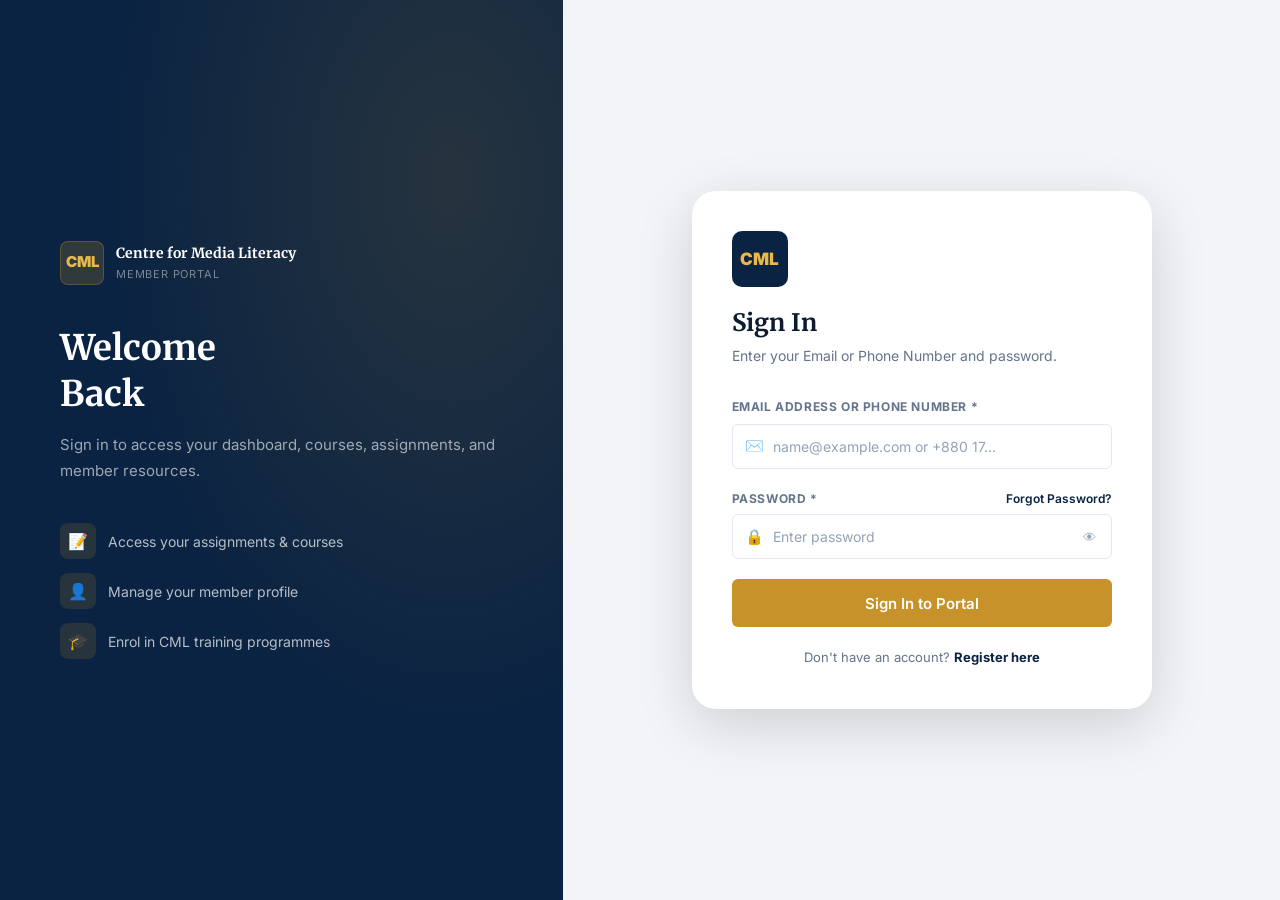
==== commit 54bf07c1: "Updated login to accept Email or Phone Number instead of Member ID" ====
--- a/login.html
+++ b/login.html
@@ -42,19 +42,19 @@
     <div class="auth-card">
       <div class="auth-logo">CML</div>
       <h1 class="auth-title">Sign In</h1>
-      <p class="auth-subtitle">Enter your CML Member ID and password.</p>
+      <p class="auth-subtitle">Enter your Email or Phone Number and password.</p>
 
       <form id="login-form">
         <div class="form-group">
-          <label class="form-label">CML Member ID</label>
+          <label class="form-label">Email Address or Phone Number *</label>
           <div class="input-wrap">
-            <span class="input-icon">🪪</span>
-            <input type="text" id="login-id" class="form-input" placeholder="e.g. CML-MBR-001" required autocomplete="username" style="padding-left:40px;text-transform:uppercase">
+            <span class="input-icon">✉️</span>
+            <input type="text" id="login-id" class="form-input" placeholder="name@example.com or +880 17..." required autocomplete="username" style="padding-left:40px">
           </div>
         </div>
         <div class="form-group">
           <div class="flex-between" style="margin-bottom:6px">
-            <label class="form-label" style="margin-bottom:0">Password</label>
+            <label class="form-label" style="margin-bottom:0">Password *</label>
             <a href="forgot-password.html" style="font-size:12px;color:var(--primary);font-weight:600">Forgot Password?</a>
           </div>
           <div class="input-wrap">
@@ -65,7 +65,7 @@
         </div>
 
         <div id="login-error" style="display:none;background:#fef2f2;border:1px solid #fecaca;border-radius:8px;padding:10px 14px;font-size:13px;color:var(--red);margin-bottom:16px">
-          ❌ Invalid Member ID or password. Please try again or <a href="forgot-password.html" style="color:var(--red);font-weight:700">Reset Password</a>.
+          ❌ Invalid Email/Phone or password. Please try again or <a href="forgot-password.html" style="color:var(--red);font-weight:700">Reset Password</a>.
         </div>
 
         <button type="submit" class="btn btn-primary btn-full" id="login-btn" style="height:48px;font-size:15px">
@@ -91,23 +91,19 @@
       p.type  = p.type === 'password' ? 'text' : 'password';
     });
 
-    document.getElementById('login-id').addEventListener('input', function() {
-      this.value = this.value.toUpperCase();
-    });
-
     document.getElementById('login-form').addEventListener('submit', (e) => {
       e.preventDefault();
-      const id  = document.getElementById('login-id').value.trim();
-      const pwd = document.getElementById('login-pwd').value;
-      const err = document.getElementById('login-error');
-      const btn = document.getElementById('login-btn');
+      const input = document.getElementById('login-id').value.trim();
+      const pwd   = document.getElementById('login-pwd').value;
+      const err   = document.getElementById('login-error');
+      const btn   = document.getElementById('login-btn');
 
       btn.innerHTML = '<div class="spinner"></div> Signing in…';
       btn.disabled  = true;
       err.style.display = 'none';
 
       setTimeout(() => {
-        const user = DB.login(id, pwd);
+        const user = DB.login(input, pwd);
         if (user) {
           window.location.href = 'dashboard.html';
         } else {
